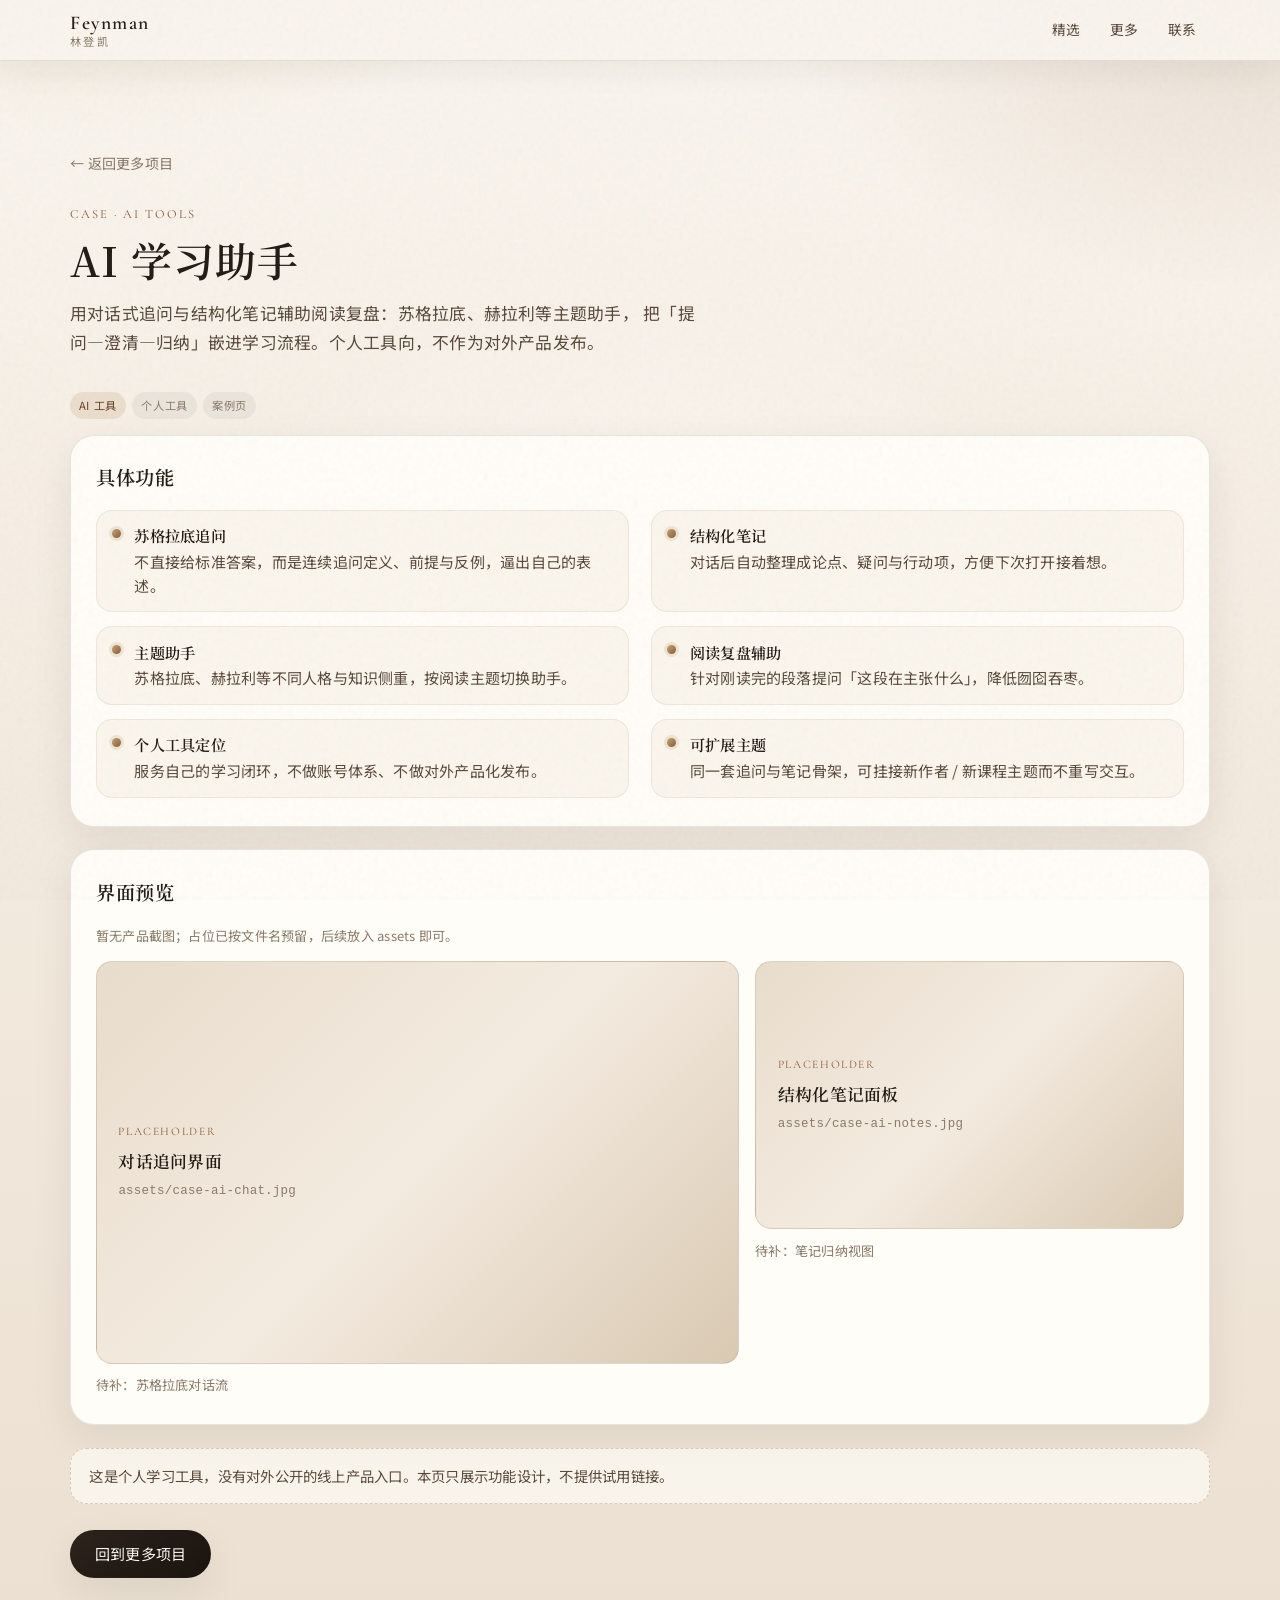
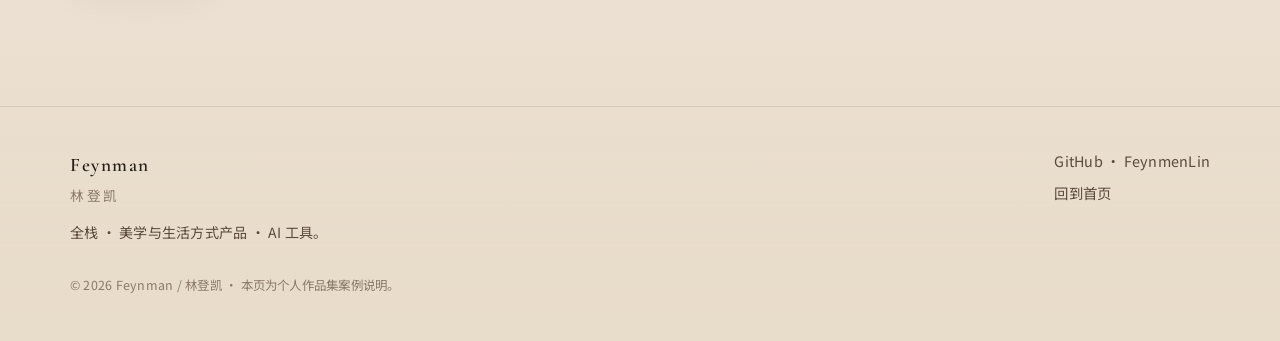
==== projects/ai-assistants.html @ f5e8ce1f "Add clickable project case pages and library feature shots Co-authored-by: Feynmen <dengkail02@gmail" ====
<!DOCTYPE html>
<html lang="zh-Hans">
<head>
  <meta charset="utf-8" />
  <meta name="viewport" content="width=device-width, initial-scale=1" />
  <meta name="description" content="AI 学习助手：苏格拉底式追问与结构化笔记等个人学习工具。" />
  <meta name="author" content="Feynman / 林登凯" />
  <meta name="theme-color" content="#f4ebe0" />
  <title>AI 学习助手 · 功能说明</title>
  <link rel="preconnect" href="https://fonts.googleapis.com" />
  <link rel="preconnect" href="https://fonts.gstatic.com" crossorigin />
  <link href="https://fonts.googleapis.com/css2?family=Cormorant+Garamond:ital,wght@0,500;0,600;1,500&family=Noto+Sans+SC:wght@400;500;600&family=Noto+Serif+SC:wght@500;600&display=swap" rel="stylesheet" />
  <link rel="stylesheet" href="../styles.css" />
  <link rel="stylesheet" href="projects.css" />
</head>
<body>
  <div class="grain" aria-hidden="true"></div>

  <header class="topnav is-scrolled" id="topnav">
    <div class="wrap inner">
      <a class="brand" href="../index.html#top" aria-label="回到作品集首页">
        <span class="en">Feynman</span>
        <span class="zh">林登凯</span>
      </a>
      <nav class="nav-links" aria-label="页面导航">
        <a href="../index.html#featured">精选</a>
        <a href="../index.html#more">更多</a>
        <a href="../index.html#contact">联系</a>
      </nav>
    </div>
  </header>

  <main class="wrap case-page" id="main">
    <a class="case-back" href="../index.html#more">← 返回更多项目</a>

    <p class="case-kicker">Case · AI Tools</p>
    <h1 class="case-title">AI 学习助手</h1>
    <p class="case-pitch">
      用对话式追问与结构化笔记辅助阅读复盘：苏格拉底、赫拉利等主题助手，
      把「提问—澄清—归纳」嵌进学习流程。个人工具向，不作为对外产品发布。
    </p>

    <div class="case-meta-row">
      <span class="tag">AI 工具</span>
      <span class="tag muted">个人工具</span>
      <span class="tag muted">案例页</span>
    </div>

    <section class="case-panel" aria-labelledby="features-title">
      <h2 id="features-title">具体功能</h2>
      <ul class="feature-list">
        <li>
          <strong>苏格拉底追问</strong>
          不直接给标准答案，而是连续追问定义、前提与反例，逼出自己的表述。
        </li>
        <li>
          <strong>结构化笔记</strong>
          对话后自动整理成论点、疑问与行动项，方便下次打开接着想。
        </li>
        <li>
          <strong>主题助手</strong>
          苏格拉底、赫拉利等不同人格与知识侧重，按阅读主题切换助手。
        </li>
        <li>
          <strong>阅读复盘辅助</strong>
          针对刚读完的段落提问「这段在主张什么」，降低囫囵吞枣。
        </li>
        <li>
          <strong>个人工具定位</strong>
          服务自己的学习闭环，不做账号体系、不做对外产品化发布。
        </li>
        <li>
          <strong>可扩展主题</strong>
          同一套追问与笔记骨架，可挂接新作者 / 新课程主题而不重写交互。
        </li>
      </ul>
    </section>

    <section class="case-panel" aria-labelledby="gallery-title">
      <h2 id="gallery-title">界面预览</h2>
      <p class="gallery-caption" style="margin-top:0;margin-bottom:0.9rem">
        暂无产品截图；占位已按文件名预留，后续放入 assets 即可。
      </p>
      <div class="case-gallery cols-2">
        <figure style="margin:0">
          <div class="gallery-frame">
            <div class="gallery-placeholder">
              <span class="ph-label">Placeholder</span>
              <span class="ph-title">对话追问界面</span>
              <span class="ph-file">assets/case-ai-chat.jpg</span>
            </div>
          </div>
          <figcaption class="gallery-caption">待补：苏格拉底对话流</figcaption>
        </figure>
        <figure style="margin:0">
          <div class="gallery-frame">
            <div class="gallery-placeholder">
              <span class="ph-label">Placeholder</span>
              <span class="ph-title">结构化笔记面板</span>
              <span class="ph-file">assets/case-ai-notes.jpg</span>
            </div>
          </div>
          <figcaption class="gallery-caption">待补：笔记归纳视图</figcaption>
        </figure>
      </div>
    </section>

    <p class="case-note">
      这是个人学习工具，没有对外公开的线上产品入口。本页只展示功能设计，不提供试用链接。
    </p>

    <div class="case-cta">
      <a class="btn btn-primary" href="../index.html#more"><span>回到更多项目</span></a>
    </div>
  </main>

  <footer class="site-footer" id="contact">
    <div class="wrap footer-inner">
      <div class="footer-brand">
        <div class="en">Feynman</div>
        <div class="zh">林登凯</div>
        <p class="blurb">全栈 · 美学与生活方式产品 · AI 工具。</p>
      </div>
      <div class="footer-links">
        <a href="https://github.com/FeynmenLin" target="_blank" rel="noopener noreferrer">GitHub · FeynmenLin</a>
        <a href="../index.html#top">回到首页</a>
      </div>
    </div>
    <div class="wrap footer-note">
      © <span id="y"></span> Feynman / 林登凯 · 本页为个人作品集案例说明。
    </div>
  </footer>

  <script>
    document.getElementById("y").textContent = String(new Date().getFullYear());
  </script>
</body>
</html>
---- styles.css ----
/* Feynman / 林登凯 — premium paper & ink portfolio (v2 wow) */

:root {
  --ink: #241c16;
  --ink-soft: #5a4a3c;
  --ink-mute: #8a7a6a;
  --paper: #f4ebe0;
  --paper-deep: #e8dccb;
  --cream: #faf6ef;
  --card: #fffdf8;
  --line: rgba(36, 28, 22, 0.1);
  --line-strong: rgba(36, 28, 22, 0.16);
  --accent: #8b5a3c;
  --accent-deep: #6a4128;
  --accent-soft: rgba(139, 90, 60, 0.12);
  --gold: #c4a574;
  --gold-soft: rgba(196, 165, 116, 0.24);
  --gold-glow: rgba(196, 165, 116, 0.45);
  --radius: 24px;
  --radius-sm: 16px;
  --shadow: 0 14px 40px rgba(36, 28, 22, 0.08);
  --shadow-hover: 0 28px 64px rgba(36, 28, 22, 0.16);
  --max: 1140px;
  --nav-h: 3.75rem;
  --font-sans: "Noto Sans SC", "PingFang SC", "Hiragino Sans GB",
    "Microsoft YaHei", system-ui, -apple-system, sans-serif;
  --font-serif: "Noto Serif SC", "Songti SC", "Source Han Serif SC",
    "STSong", Georgia, serif;
  --font-en: "Cormorant Garamond", "Iowan Old Style", Palatino, Georgia, serif;
  --ease-out: cubic-bezier(0.22, 1, 0.36, 1);
  --ease-spring: cubic-bezier(0.34, 1.4, 0.64, 1);
}

*,
*::before,
*::after {
  box-sizing: border-box;
}

html {
  scroll-behavior: smooth;
  -webkit-text-size-adjust: 100%;
}

body {
  margin: 0;
  min-height: 100vh;
  color: var(--ink);
  background:
    radial-gradient(1100px 640px at 6% -12%, rgba(196, 165, 116, 0.32), transparent 58%),
    radial-gradient(900px 560px at 98% 0%, rgba(139, 90, 60, 0.14), transparent 52%),
    radial-gradient(700px 480px at 50% 30%, rgba(255, 253, 248, 0.55), transparent 60%),
    linear-gradient(180deg, var(--cream) 0%, var(--paper) 40%, var(--paper-deep) 100%);
  font-family: var(--font-sans);
  font-size: 16px;
  line-height: 1.7;
  letter-spacing: 0.015em;
  overflow-x: hidden;
}

body.has-custom-cursor,
body.has-custom-cursor a,
body.has-custom-cursor button {
  cursor: none;
}

img {
  max-width: 100%;
  display: block;
}

a {
  color: inherit;
  text-decoration: none;
}

a:hover {
  color: var(--accent-deep);
}

/* —— Film grain —— */
.grain {
  pointer-events: none;
  position: fixed;
  inset: 0;
  z-index: 80;
  opacity: 0.055;
  mix-blend-mode: multiply;
  background-image: url("data:image/svg+xml,%3Csvg viewBox='0 0 200 200' xmlns='http://www.w3.org/2000/svg'%3E%3Cfilter id='n'%3E%3CfeTurbulence type='fractalNoise' baseFrequency='0.9' numOctaves='4' stitchTiles='stitch'/%3E%3C/filter%3E%3Crect width='100%25' height='100%25' filter='url(%23n)'/%3E%3C/svg%3E");
  animation: grain-shift 8s steps(6) infinite;
}

@keyframes grain-shift {
  0%, 100% { transform: translate(0, 0); }
  20% { transform: translate(-1%, 1%); }
  40% { transform: translate(1%, -1%); }
  60% { transform: translate(-1%, -1%); }
  80% { transform: translate(1%, 1%); }
}

/* —— Ambient dot field —— */
.dot-field {
  pointer-events: none;
  position: fixed;
  inset: 0;
  z-index: 1;
  opacity: 0.55;
}

/* —— Scroll progress —— */
.scroll-progress {
  position: fixed;
  top: 0;
  left: 0;
  height: 2px;
  width: 0%;
  z-index: 95;
  background: linear-gradient(90deg, var(--gold), var(--accent), var(--gold));
  box-shadow: 0 0 12px var(--gold-glow);
  transform-origin: left center;
  transition: width 0.05s linear;
}

/* —— Section rail (desktop) —— */
.section-rail {
  display: none;
  position: fixed;
  right: 1.25rem;
  top: 50%;
  transform: translateY(-50%);
  z-index: 45;
  flex-direction: column;
  gap: 0.7rem;
}

@media (min-width: 1100px) {
  .section-rail {
    display: flex;
  }
}

.section-rail a {
  width: 8px;
  height: 8px;
  border-radius: 50%;
  border: 1px solid rgba(139, 90, 60, 0.35);
  background: transparent;
  transition: transform 0.3s var(--ease-out), background 0.3s ease,
    box-shadow 0.3s ease, height 0.3s var(--ease-out), border-radius 0.3s ease;
}

.section-rail a.is-active {
  height: 22px;
  border-radius: 6px;
  background: var(--accent);
  border-color: var(--accent);
  box-shadow: 0 0 14px var(--gold-glow);
}

/* —— Custom cursor —— */
.cursor-dot,
.cursor-ring {
  display: none;
  pointer-events: none;
  position: fixed;
  top: 0;
  left: 0;
  z-index: 90;
  border-radius: 50%;
  transform: translate(-50%, -50%);
}

body.has-custom-cursor .cursor-dot {
  display: block;
  width: 5px;
  height: 5px;
  background: var(--accent-deep);
  mix-blend-mode: multiply;
}

body.has-custom-cursor .cursor-ring {
  display: block;
  width: 36px;
  height: 36px;
  border: 1px solid rgba(139, 90, 60, 0.4);
  transition: width 0.3s var(--ease-out), height 0.3s var(--ease-out),
    border-color 0.25s ease, background 0.25s ease, opacity 0.25s ease;
}

body.has-custom-cursor.cursor-hover .cursor-ring {
  width: 58px;
  height: 58px;
  border-color: rgba(139, 90, 60, 0.75);
  background: rgba(196, 165, 116, 0.14);
}

.skip {
  position: absolute;
  left: -999px;
  top: 0;
  background: var(--ink);
  color: var(--cream);
  padding: 0.6rem 1rem;
  z-index: 100;
}

.skip:focus {
  left: 1rem;
  top: 1rem;
}

.wrap {
  width: min(100% - 2.2rem, var(--max));
  margin-inline: auto;
}

/* —— Nav —— */
.topnav {
  position: sticky;
  top: 0;
  z-index: 40;
  backdrop-filter: blur(20px) saturate(1.25);
  -webkit-backdrop-filter: blur(20px) saturate(1.25);
  background: rgba(250, 246, 239, 0.68);
  border-bottom: 1px solid transparent;
  transition: background 0.35s ease, border-color 0.35s ease, box-shadow 0.35s ease;
}

.topnav.is-scrolled {
  background: rgba(250, 246, 239, 0.9);
  border-bottom-color: var(--line);
  box-shadow: 0 10px 32px rgba(36, 28, 22, 0.06);
}

.topnav .inner {
  display: flex;
  align-items: center;
  justify-content: space-between;
  gap: 1rem;
  min-height: var(--nav-h);
}

.brand {
  display: flex;
  flex-direction: column;
  gap: 0.05rem;
  line-height: 1.15;
  will-change: transform;
}

.brand .en {
  font-family: var(--font-en);
  font-size: 1.22rem;
  font-weight: 600;
  letter-spacing: 0.08em;
}

.brand .zh {
  font-size: 0.7rem;
  color: var(--ink-mute);
  letter-spacing: 0.22em;
}

.nav-links {
  display: flex;
  gap: 0.15rem;
  flex-wrap: wrap;
  justify-content: flex-end;
}

.nav-links a {
  font-size: 0.86rem;
  color: var(--ink-soft);
  padding: 0.4rem 0.85rem;
  border-radius: 999px;
  transition: background 0.25s ease, color 0.25s ease;
  will-change: transform;
}

.nav-links a:hover,
.nav-links a.is-active {
  background: var(--accent-soft);
  color: var(--accent-deep);
}

/* —— Hero —— */
.hero {
  position: relative;
  padding: 3.5rem 0 4rem;
  min-height: min(88vh, 760px);
  display: flex;
  align-items: center;
}

.hero-aurora {
  position: absolute;
  inset: -15% -10% -5%;
  pointer-events: none;
  z-index: 0;
  overflow: hidden;
}

.mesh {
  position: absolute;
  border-radius: 50%;
  filter: blur(60px);
  opacity: 0.7;
  will-change: transform, opacity;
}

.mesh-a {
  width: 420px;
  height: 420px;
  top: -5%;
  left: -8%;
  background: radial-gradient(circle, rgba(196, 165, 116, 0.55), transparent 68%);
  animation: mesh-drift-a 18s ease-in-out infinite;
}

.mesh-b {
  width: 360px;
  height: 360px;
  top: 20%;
  right: -6%;
  background: radial-gradient(circle, rgba(139, 90, 60, 0.28), transparent 70%);
  animation: mesh-drift-b 22s ease-in-out infinite;
}

.mesh-c {
  width: 280px;
  height: 280px;
  bottom: 5%;
  left: 35%;
  background: radial-gradient(circle, rgba(255, 253, 248, 0.85), transparent 70%);
  animation: mesh-drift-c 16s ease-in-out infinite;
}

.mesh-d {
  width: 200px;
  height: 200px;
  top: 55%;
  left: 8%;
  background: radial-gradient(circle, rgba(196, 165, 116, 0.35), transparent 70%);
  animation: mesh-drift-a 20s ease-in-out infinite reverse;
}

@keyframes mesh-drift-a {
  0%, 100% { transform: translate(0, 0) scale(1); }
  50% { transform: translate(40px, 30px) scale(1.08); }
}

@keyframes mesh-drift-b {
  0%, 100% { transform: translate(0, 0) scale(1); }
  50% { transform: translate(-35px, 25px) scale(1.1); }
}

@keyframes mesh-drift-c {
  0%, 100% { transform: translate(0, 0) scale(1); }
  50% { transform: translate(20px, -40px) scale(0.95); }
}

.hero-orbs {
  position: absolute;
  inset: -10% -5% auto;
  height: 120%;
  pointer-events: none;
  z-index: 0;
}

.orb {
  position: absolute;
  border-radius: 50%;
  filter: blur(44px);
  opacity: 0.5;
  will-change: transform;
}

.orb-a {
  width: 300px;
  height: 300px;
  top: 10%;
  left: -2%;
  background: radial-gradient(circle, rgba(196, 165, 116, 0.5), transparent 70%);
}

.orb-b {
  width: 240px;
  height: 240px;
  top: 40%;
  right: 5%;
  background: radial-gradient(circle, rgba(139, 90, 60, 0.25), transparent 70%);
}

.orb-c {
  width: 180px;
  height: 180px;
  bottom: 5%;
  left: 45%;
  background: radial-gradient(circle, rgba(232, 220, 203, 0.9), transparent 70%);
}

.hero-panel {
  position: relative;
  z-index: 2;
  width: 100%;
  display: grid;
  gap: 2.5rem;
  align-items: center;
  padding: 2rem 1.6rem;
  border-radius: 28px;
  border: 1px solid rgba(139, 90, 60, 0.12);
  background:
    linear-gradient(145deg, rgba(255, 253, 248, 0.55), rgba(255, 253, 248, 0.18) 45%, rgba(232, 220, 203, 0.25)),
    rgba(250, 246, 239, 0.35);
  box-shadow:
    inset 0 1px 0 rgba(255, 253, 248, 0.7),
    0 30px 80px rgba(36, 28, 22, 0.07);
  backdrop-filter: blur(12px);
  -webkit-backdrop-filter: blur(12px);
  transform-style: preserve-3d;
  will-change: transform;
  transition: box-shadow 0.4s ease;
}

.hero-panel.is-tilting {
  box-shadow:
    inset 0 1px 0 rgba(255, 253, 248, 0.8),
    0 40px 90px rgba(36, 28, 22, 0.12);
}

@media (min-width: 900px) {
  .hero-panel {
    grid-template-columns: 1.4fr 0.9fr;
    padding: 3rem 2.8rem;
    gap: 2rem;
  }
}

.hero-copy,
.hero-aside {
  position: relative;
  z-index: 1;
}

.hero-kicker,
.section-kicker {
  display: inline-flex;
  align-items: center;
  gap: 0.55rem;
  font-size: 0.76rem;
  letter-spacing: 0.22em;
  text-transform: uppercase;
  color: var(--accent);
  margin: 0 0 1.15rem;
  font-family: var(--font-en);
}

.kicker-pulse {
  width: 7px;
  height: 7px;
  border-radius: 50%;
  background: var(--gold);
  box-shadow: 0 0 0 0 var(--gold-glow);
  animation: pulse-dot 2.4s ease-out infinite;
}

@keyframes pulse-dot {
  0% { box-shadow: 0 0 0 0 var(--gold-glow); }
  70% { box-shadow: 0 0 0 10px transparent; }
  100% { box-shadow: 0 0 0 0 transparent; }
}

.hero-title {
  margin: 0 0 1.1rem;
  font-family: var(--font-serif);
  font-weight: 600;
  font-size: clamp(2.8rem, 8vw, 5rem);
  line-height: 1.05;
  letter-spacing: 0.02em;
  display: flex;
  flex-wrap: wrap;
  align-items: baseline;
  gap: 0.15em 0.2em;
}

.hero-title .title-line {
  display: inline-flex;
}

.hero-title .char {
  display: inline-block;
  opacity: 0;
  transform: translateY(1.1em) rotate(4deg);
  filter: blur(4px);
  transition: opacity 0.7s var(--ease-out), transform 0.85s var(--ease-out),
    filter 0.7s ease, text-shadow 0.5s ease;
}

.hero-title.is-in .char {
  opacity: 1;
  transform: none;
  filter: none;
}

.hero-title .char:hover {
  text-shadow: 0 0 28px var(--gold-glow);
  color: var(--accent-deep);
}

.title-sep {
  color: var(--gold);
  font-weight: 400;
  font-family: var(--font-en);
  font-size: 0.72em;
  opacity: 0;
  transform: scale(0.6);
  transition: opacity 0.6s ease 0.35s, transform 0.7s var(--ease-spring) 0.35s;
}

.hero-title.is-in .title-sep {
  opacity: 1;
  transform: none;
}

.zh-line {
  letter-spacing: 0.08em;
}

.hero-roles {
  margin: 0 0 1.4rem;
  color: var(--ink-soft);
  font-size: 1.05rem;
  opacity: 0;
  transform: translateY(12px);
  transition: opacity 0.7s ease 0.55s, transform 0.7s var(--ease-out) 0.55s;
}

.hero-copy.is-visible .hero-roles {
  opacity: 1;
  transform: none;
}

.hero-roles .dot {
  margin: 0 0.45rem;
  color: var(--gold);
}

.hero-lead {
  max-width: 34rem;
  margin: 0 0 2.2rem;
  font-size: clamp(1.12rem, 2.2vw, 1.28rem);
  color: var(--ink-soft);
  font-family: var(--font-serif);
  font-weight: 500;
  line-height: 1.7;
  opacity: 0;
  transform: translateY(12px);
  transition: opacity 0.7s ease 0.7s, transform 0.7s var(--ease-out) 0.7s;
}

.hero-copy.is-visible .hero-lead {
  opacity: 1;
  transform: none;
}

.hero-actions {
  display: flex;
  flex-wrap: wrap;
  gap: 0.85rem;
  opacity: 0;
  transform: translateY(12px);
  transition: opacity 0.7s ease 0.85s, transform 0.7s var(--ease-out) 0.85s;
}

.hero-copy.is-visible .hero-actions {
  opacity: 1;
  transform: none;
}

.hero-aside {
  display: none;
}

@media (min-width: 900px) {
  .hero-aside {
    display: flex;
    justify-content: flex-end;
    align-items: center;
  }
}

/* —— Ink seal —— */
.hero-seal {
  position: relative;
  width: min(100%, 260px);
  aspect-ratio: 1;
  display: flex;
  align-items: center;
  justify-content: center;
}

.seal-ring {
  position: absolute;
  inset: 0;
  border-radius: 50%;
  border: 1px solid rgba(139, 90, 60, 0.22);
}

.seal-ring-outer {
  animation: seal-spin 48s linear infinite;
  border-style: dashed;
  border-color: rgba(196, 165, 116, 0.45);
}

.seal-ring-mid {
  inset: 18px;
  border-color: rgba(139, 90, 60, 0.16);
  animation: seal-spin 36s linear infinite reverse;
}

.seal-core {
  position: relative;
  z-index: 2;
  width: 72%;
  aspect-ratio: 1;
  border-radius: 50%;
  display: flex;
  flex-direction: column;
  align-items: center;
  justify-content: center;
  gap: 0.4rem;
  text-align: center;
  background:
    radial-gradient(circle at 35% 28%, rgba(255, 253, 248, 0.98), rgba(232, 220, 203, 0.65)),
    linear-gradient(145deg, rgba(196, 165, 116, 0.22), transparent 60%);
  box-shadow:
    inset 0 0 0 1px rgba(255, 253, 248, 0.55),
    0 18px 48px rgba(36, 28, 22, 0.1);
  animation: seal-breathe 5s ease-in-out infinite;
}

.seal-glow {
  position: absolute;
  inset: 8%;
  border-radius: 50%;
  background: radial-gradient(circle, var(--gold-glow), transparent 65%);
  opacity: 0.45;
  filter: blur(20px);
  animation: seal-glow-pulse 4s ease-in-out infinite;
  z-index: 0;
}

@keyframes seal-spin {
  to { transform: rotate(360deg); }
}

@keyframes seal-breathe {
  0%, 100% { transform: scale(1); }
  50% { transform: scale(1.025); }
}

@keyframes seal-glow-pulse {
  0%, 100% { opacity: 0.35; transform: scale(0.95); }
  50% { opacity: 0.6; transform: scale(1.05); }
}

.seal-en {
  font-family: var(--font-en);
  font-size: 1.15rem;
  letter-spacing: 0.28em;
  font-weight: 600;
  padding-left: 0.28em;
}

.seal-zh {
  font-size: 0.72rem;
  letter-spacing: 0.4em;
  color: var(--ink-mute);
  padding-left: 0.4em;
}

.seal-mark {
  margin-top: 0.35rem;
  width: 1.7rem;
  height: 1.7rem;
  display: flex;
  align-items: center;
  justify-content: center;
  font-size: 0.72rem;
  font-family: var(--font-serif);
  color: var(--cream);
  background: linear-gradient(145deg, #a06642, #6a4128);
  border-radius: 3px;
  box-shadow: 0 4px 12px rgba(106, 65, 40, 0.35);
  transform: rotate(-8deg);
  letter-spacing: 0;
}

/* —— Buttons —— */
.btn {
  position: relative;
  display: inline-flex;
  align-items: center;
  justify-content: center;
  gap: 0.4rem;
  min-height: 3rem;
  padding: 0.65rem 1.5rem;
  border-radius: 999px;
  font-size: 0.94rem;
  border: 1px solid transparent;
  overflow: hidden;
  transition: transform 0.3s var(--ease-out), background 0.25s ease,
    border-color 0.25s ease, box-shadow 0.3s ease;
  will-change: transform;
}

.btn:hover {
  transform: translateY(-3px);
}

.btn-primary {
  background: linear-gradient(145deg, #2e241c, var(--ink) 40%, #1a1410);
  color: var(--cream);
  box-shadow: var(--shadow), 0 0 0 0 transparent;
}

.btn-primary:hover {
  background: linear-gradient(145deg, var(--accent), var(--accent-deep));
  color: var(--cream);
  box-shadow: var(--shadow-hover), 0 0 28px rgba(139, 90, 60, 0.25);
}

.btn-sheen {
  position: absolute;
  inset: 0;
  background: linear-gradient(
    105deg,
    transparent 35%,
    rgba(255, 253, 248, 0.22) 50%,
    transparent 65%
  );
  transform: translateX(-130%);
  transition: transform 0.7s var(--ease-out);
  pointer-events: none;
}

.btn-primary:hover .btn-sheen {
  transform: translateX(130%);
}

.btn-ghost {
  background: rgba(255, 253, 248, 0.6);
  border-color: var(--line-strong);
  color: var(--ink-soft);
  backdrop-filter: blur(8px);
}

.btn-ghost:hover {
  border-color: var(--accent);
  color: var(--accent-deep);
  background: var(--accent-soft);
}

/* —— Sections —— */
.section {
  padding: 3.2rem 0 0.5rem;
  position: relative;
  z-index: 2;
}

.section-head {
  display: flex;
  align-items: flex-end;
  justify-content: space-between;
  gap: 1rem;
  margin-bottom: 1.8rem;
  flex-wrap: wrap;
  padding-bottom: 1.1rem;
  border-bottom: 1px solid var(--line);
}

.section-head h2 {
  margin: 0;
  font-family: var(--font-serif);
  font-size: clamp(1.65rem, 3.2vw, 2.15rem);
  font-weight: 600;
  letter-spacing: 0.04em;
}

.section-head .hint {
  margin: 0;
  font-size: 0.86rem;
  color: var(--ink-mute);
}

/* —— Featured —— */
.featured-grid {
  display: grid;
  gap: 1.5rem;
}

@media (min-width: 860px) {
  .featured-grid {
    grid-template-columns: repeat(3, 1fr);
  }
}

.card {
  background: var(--card);
  border: 1px solid var(--line);
  border-radius: var(--radius);
  box-shadow: var(--shadow);
  overflow: hidden;
  display: flex;
  flex-direction: column;
  min-height: 100%;
  transform-style: preserve-3d;
  transition: transform 0.4s var(--ease-out), box-shadow 0.4s var(--ease-out),
    border-color 0.3s ease;
  will-change: transform;
}

.card:hover {
  box-shadow: var(--shadow-hover);
  border-color: rgba(139, 90, 60, 0.3);
}

.card-media {
  position: relative;
  display: block;
  aspect-ratio: 16 / 11;
  overflow: hidden;
  background:
    linear-gradient(135deg, #e8dccb, #f4ebe0 50%, #d9c9b2);
}

@media (min-width: 860px) {
  .card-media {
    aspect-ratio: 4 / 3;
  }
}

.card-media img {
  width: 100%;
  height: 100%;
  object-fit: cover;
  object-position: top center;
  transform: scale(1.04);
  transition: transform 0.9s var(--ease-out), filter 0.6s ease;
  filter: saturate(1.05) contrast(1.04);
}

.card:hover .card-media img {
  transform: scale(1.12);
  filter: saturate(1.12) contrast(1.08);
}

.media-vignette {
  position: absolute;
  inset: 0;
  background:
    linear-gradient(180deg, transparent 35%, rgba(36, 28, 22, 0.45) 100%),
    radial-gradient(ellipse at center, transparent 40%, rgba(36, 28, 22, 0.28) 100%);
  pointer-events: none;
  mix-blend-mode: multiply;
  opacity: 0.85;
  transition: opacity 0.4s ease;
}

.card:hover .media-vignette {
  opacity: 0.65;
}

.media-glow {
  position: absolute;
  inset: auto -20% -30% -20%;
  height: 55%;
  background: radial-gradient(ellipse at center, rgba(196, 165, 116, 0.35), transparent 70%);
  pointer-events: none;
  opacity: 0;
  transition: opacity 0.5s ease;
}

.card:hover .media-glow {
  opacity: 1;
}

.media-shine {
  position: absolute;
  inset: 0;
  background: linear-gradient(
    115deg,
    transparent 28%,
    rgba(255, 253, 248, 0.28) 48%,
    transparent 62%
  );
  transform: translateX(-130%) skewX(-12deg);
  transition: transform 0.9s var(--ease-out);
  pointer-events: none;
}

.card:hover .media-shine {
  transform: translateX(130%) skewX(-12deg);
}

.media-label {
  position: absolute;
  top: 0.85rem;
  left: 0.85rem;
  z-index: 2;
  font-family: var(--font-en);
  font-size: 0.68rem;
  letter-spacing: 0.16em;
  text-transform: uppercase;
  padding: 0.28rem 0.6rem;
  border-radius: 999px;
  color: var(--cream);
  background: rgba(36, 28, 22, 0.55);
  backdrop-filter: blur(8px);
  border: 1px solid rgba(255, 253, 248, 0.15);
}

.card-body {
  padding: 1.3rem 1.35rem 1.5rem;
  display: flex;
  flex-direction: column;
  gap: 0.65rem;
  flex: 1;
  position: relative;
  z-index: 1;
  background: linear-gradient(180deg, rgba(255, 253, 248, 0.98), var(--card));
}

.card-meta {
  display: flex;
  flex-wrap: wrap;
  gap: 0.4rem;
}

.tag {
  display: inline-flex;
  align-items: center;
  font-size: 0.7rem;
  letter-spacing: 0.06em;
  padding: 0.22rem 0.55rem;
  border-radius: 999px;
  background: var(--gold-soft);
  color: var(--accent-deep);
}

.tag.muted {
  background: rgba(36, 28, 22, 0.05);
  color: var(--ink-mute);
}

.card h3 {
  margin: 0;
  font-family: var(--font-serif);
  font-size: 1.32rem;
  font-weight: 600;
  letter-spacing: 0.02em;
  line-height: 1.35;
}

.card p {
  margin: 0;
  color: var(--ink-soft);
  font-size: 0.93rem;
  flex: 1;
}

.card-actions {
  display: flex;
  flex-wrap: wrap;
  gap: 0.55rem;
  margin-top: 0.35rem;
}

.card-actions .link {
  font-size: 0.88rem;
  color: var(--accent);
  border-bottom: 1px solid transparent;
  padding-bottom: 1px;
  transition: border-color 0.2s ease, color 0.2s ease;
}

.card-actions .link:hover {
  border-bottom-color: var(--accent);
  color: var(--accent-deep);
}

.card-actions .note {
  font-size: 0.82rem;
  color: var(--ink-mute);
}

/* —— More grid —— */
.more-grid {
  display: grid;
  gap: 0.95rem;
  grid-template-columns: 1fr;
}

@media (min-width: 640px) {
  .more-grid {
    grid-template-columns: repeat(2, 1fr);
  }
}

.mini {
  position: relative;
  background: rgba(255, 253, 248, 0.78);
  border: 1px solid var(--line);
  border-radius: var(--radius-sm);
  padding: 1.3rem 1.25rem 1.35rem;
  display: flex;
  flex-direction: column;
  gap: 0.45rem;
  overflow: hidden;
  backdrop-filter: blur(8px);
  transform-style: preserve-3d;
  transition: border-color 0.3s ease, background 0.3s ease,
    transform 0.35s var(--ease-out), box-shadow 0.35s ease;
  will-change: transform;
}

.mini::before {
  content: "";
  position: absolute;
  inset: 0;
  background: linear-gradient(
    125deg,
    transparent 40%,
    rgba(196, 165, 116, 0.12) 50%,
    transparent 60%
  );
  transform: translateX(-120%);
  transition: transform 0.7s var(--ease-out);
  pointer-events: none;
}

.mini:hover::before {
  transform: translateX(120%);
}

.mini:hover {
  border-color: rgba(139, 90, 60, 0.32);
  background: var(--card);
  box-shadow: var(--shadow);
}

.mini-index {
  position: absolute;
  top: 0.9rem;
  right: 1.05rem;
  font-family: var(--font-en);
  font-size: 0.9rem;
  letter-spacing: 0.08em;
  color: rgba(196, 165, 116, 0.55);
  transition: color 0.3s ease, transform 0.3s var(--ease-out);
}

.mini:hover .mini-index {
  color: var(--accent);
  transform: scale(1.08);
}

.mini h3 {
  margin: 0;
  font-size: 1.1rem;
  font-family: var(--font-serif);
  font-weight: 600;
}

.mini p {
  margin: 0;
  font-size: 0.9rem;
  color: var(--ink-soft);
  flex: 1;
}

.mini .links {
  display: flex;
  flex-wrap: wrap;
  gap: 0.7rem;
  margin-top: 0.25rem;
}

.mini .links a {
  font-size: 0.84rem;
  color: var(--accent);
}

.mini .links a:hover {
  color: var(--accent-deep);
  text-decoration: underline;
  text-underline-offset: 3px;
}

.mini .links .plain {
  font-size: 0.84rem;
  color: var(--ink-mute);
}

/* —— Footer —— */
.site-footer {
  position: relative;
  z-index: 2;
  margin-top: 4.5rem;
  padding: 2.6rem 0 2.8rem;
  border-top: 1px solid var(--line);
  background:
    linear-gradient(180deg, rgba(232, 220, 203, 0.3), rgba(232, 220, 203, 0.6));
}

.footer-inner {
  display: flex;
  flex-wrap: wrap;
  gap: 1.4rem;
  justify-content: space-between;
  align-items: flex-start;
}

.footer-brand .en {
  font-family: var(--font-en);
  font-weight: 600;
  letter-spacing: 0.08em;
  font-size: 1.2rem;
}

.footer-brand .zh {
  font-size: 0.85rem;
  color: var(--ink-mute);
  margin-top: 0.15rem;
  letter-spacing: 0.2em;
}

.footer-brand .blurb {
  margin: 0.85rem 0 0;
  max-width: 26rem;
  font-size: 0.88rem;
  color: var(--ink-soft);
}

.footer-links {
  display: flex;
  flex-direction: column;
  gap: 0.5rem;
  align-items: flex-start;
}

.footer-links a {
  font-size: 0.9rem;
  color: var(--ink-soft);
}

.footer-links a:hover {
  color: var(--accent-deep);
}

.footer-note {
  margin-top: 1.9rem;
  font-size: 0.78rem;
  color: var(--ink-mute);
}

/* —— Reveal —— */
[data-reveal] {
  opacity: 0;
  transform: translateY(28px);
  transition: opacity 0.8s var(--ease-out), transform 0.8s var(--ease-out);
  transition-delay: var(--reveal-delay, 0ms);
}

[data-reveal].is-visible {
  opacity: 1;
  transform: none;
}

/* —— Responsive —— */
@media (max-width: 520px) {
  .hero {
    min-height: auto;
    padding-top: 2.2rem;
    padding-bottom: 2.5rem;
  }

  .hero-panel {
    padding: 1.4rem 1.1rem;
    border-radius: 20px;
  }

  .hero-title {
    font-size: clamp(2.4rem, 11vw, 3.2rem);
  }

  .nav-links a {
    padding: 0.3rem 0.5rem;
    font-size: 0.8rem;
  }

  .card-media {
    aspect-ratio: 16 / 11;
  }
}

@media (prefers-reduced-motion: reduce) {
  html {
    scroll-behavior: auto;
  }

  .grain {
    animation: none;
  }

  .mesh,
  .seal-ring-outer,
  .seal-ring-mid,
  .seal-core,
  .seal-glow,
  .kicker-pulse {
    animation: none !important;
  }

  .card,
  .mini,
  .btn,
  .card-media img,
  .media-shine,
  .mini::before,
  .btn-sheen,
  [data-reveal],
  .hero-title .char,
  .title-sep,
  .hero-roles,
  .hero-lead,
  .hero-actions {
    transition: none !important;
  }

  [data-reveal],
  .hero-title .char,
  .title-sep,
  .hero-roles,
  .hero-lead,
  .hero-actions {
    opacity: 1 !important;
    transform: none !important;
    filter: none !important;
  }

  .card:hover .card-media img,
  .btn:hover {
    transform: none;
  }

  .orb,
  .dot-field {
    display: none;
  }

  body.has-custom-cursor,
  body.has-custom-cursor a,
  body.has-custom-cursor button {
    cursor: auto;
  }

  .cursor-dot,
  .cursor-ring {
    display: none !important;
  }
}

/* —— Full-card hit targets —— */
.card,
.mini {
  position: relative;
}

.card-hit,
.mini-hit {
  position: absolute;
  inset: 0;
  z-index: 4;
  border-radius: inherit;
  color: transparent !important;
  text-indent: -9999px;
  overflow: hidden;
  white-space: nowrap;
}

.card-hit:focus-visible,
.mini-hit:focus-visible {
  outline: 2px solid var(--accent);
  outline-offset: 3px;
  text-indent: 0;
  color: transparent !important;
}

.card-actions .link,
.mini .links .link {
  pointer-events: none;
  position: relative;
  z-index: 1;
}

.card-actions .link {
  font-size: 0.88rem;
  color: var(--accent);
  border-bottom: 1px solid transparent;
  padding-bottom: 1px;
}

.card:hover .card-actions .link,
.mini:hover .links .link {
  border-bottom-color: var(--accent);
  color: var(--accent-deep);
}

.mini .links .link {
  font-size: 0.84rem;
  color: var(--accent);
}
---- projects/projects.css ----
/* Case pages — paper & ink, extends styles.css */

.case-page {
  position: relative;
  z-index: 2;
  padding: 5.5rem 0 3.5rem;
}

.case-back {
  display: inline-flex;
  align-items: center;
  gap: 0.35rem;
  font-size: 0.88rem;
  color: var(--ink-mute);
  margin-bottom: 1.75rem;
  letter-spacing: 0.02em;
  transition: color 0.2s ease;
}

.case-back:hover {
  color: var(--accent-deep);
}

.case-kicker {
  margin: 0 0 0.55rem;
  font-family: var(--font-en);
  font-size: 0.78rem;
  letter-spacing: 0.16em;
  text-transform: uppercase;
  color: var(--accent);
}

.case-title {
  margin: 0 0 0.85rem;
  font-family: var(--font-serif);
  font-size: clamp(1.85rem, 4vw, 2.55rem);
  font-weight: 600;
  letter-spacing: 0.03em;
  line-height: 1.25;
}

.case-pitch {
  margin: 0 0 2.2rem;
  max-width: 40rem;
  font-size: 1.05rem;
  color: var(--ink-soft);
  line-height: 1.75;
}

.case-panel {
  background: var(--card);
  border: 1px solid var(--line);
  border-radius: var(--radius);
  box-shadow: var(--shadow);
  padding: 1.6rem 1.55rem 1.75rem;
  margin-bottom: 1.4rem;
}

.case-panel h2 {
  margin: 0 0 1rem;
  font-family: var(--font-serif);
  font-size: 1.2rem;
  font-weight: 600;
  letter-spacing: 0.04em;
}

.feature-list {
  margin: 0;
  padding: 0;
  list-style: none;
  display: grid;
  gap: 0.75rem;
}

@media (min-width: 720px) {
  .feature-list {
    grid-template-columns: repeat(2, 1fr);
    gap: 0.85rem 1.4rem;
  }
}

.feature-list li {
  position: relative;
  padding: 0.85rem 1rem 0.9rem 2.35rem;
  border-radius: var(--radius-sm);
  background: rgba(196, 165, 116, 0.08);
  border: 1px solid rgba(139, 90, 60, 0.1);
  color: var(--ink-soft);
  font-size: 0.94rem;
  line-height: 1.55;
}

.feature-list li::before {
  content: "";
  position: absolute;
  left: 0.95rem;
  top: 1.15rem;
  width: 0.55rem;
  height: 0.55rem;
  border-radius: 50%;
  background: linear-gradient(135deg, var(--gold), var(--accent));
  box-shadow: 0 0 0 3px rgba(196, 165, 116, 0.22);
}

.feature-list strong {
  display: block;
  color: var(--ink);
  font-weight: 600;
  font-size: 0.95rem;
  margin-bottom: 0.15rem;
  font-family: var(--font-serif);
}

.case-gallery {
  display: grid;
  gap: 1rem;
}

@media (min-width: 720px) {
  .case-gallery.cols-2 {
    grid-template-columns: 1.2fr 0.8fr;
  }
}

.gallery-frame {
  position: relative;
  border-radius: var(--radius-sm);
  overflow: hidden;
  border: 1px solid var(--line);
  background:
    linear-gradient(135deg, #e8dccb, #f4ebe0 50%, #d9c9b2);
  aspect-ratio: 16 / 10;
}

.gallery-frame img {
  width: 100%;
  height: 100%;
  object-fit: cover;
  object-position: top center;
}

.gallery-placeholder {
  display: flex;
  flex-direction: column;
  justify-content: center;
  align-items: flex-start;
  gap: 0.35rem;
  height: 100%;
  min-height: 11rem;
  padding: 1.4rem 1.35rem;
  color: var(--ink-soft);
}

.gallery-placeholder .ph-label {
  font-family: var(--font-en);
  font-size: 0.72rem;
  letter-spacing: 0.14em;
  text-transform: uppercase;
  color: var(--accent);
}

.gallery-placeholder .ph-title {
  font-family: var(--font-serif);
  font-size: 1.05rem;
  color: var(--ink);
  font-weight: 600;
}

.gallery-placeholder .ph-file {
  font-size: 0.78rem;
  color: var(--ink-mute);
  font-family: ui-monospace, SFMono-Regular, Menlo, Consolas, monospace;
}

.gallery-caption {
  margin: 0.65rem 0 0;
  font-size: 0.82rem;
  color: var(--ink-mute);
}

.case-note {
  margin: 0 0 1.6rem;
  padding: 0.95rem 1.15rem;
  border-radius: var(--radius-sm);
  border: 1px dashed rgba(139, 90, 60, 0.28);
  background: rgba(255, 253, 248, 0.65);
  color: var(--ink-soft);
  font-size: 0.9rem;
}

.case-cta {
  display: flex;
  flex-wrap: wrap;
  gap: 0.75rem;
  margin-top: 0.5rem;
}

.case-cta .btn {
  min-height: 2.7rem;
}

.case-cta .btn[aria-disabled="true"],
.case-cta .btn.is-disabled {
  opacity: 0.55;
  pointer-events: none;
  cursor: not-allowed;
}

.case-meta-row {
  display: flex;
  flex-wrap: wrap;
  gap: 0.4rem;
  margin-bottom: 1rem;
}
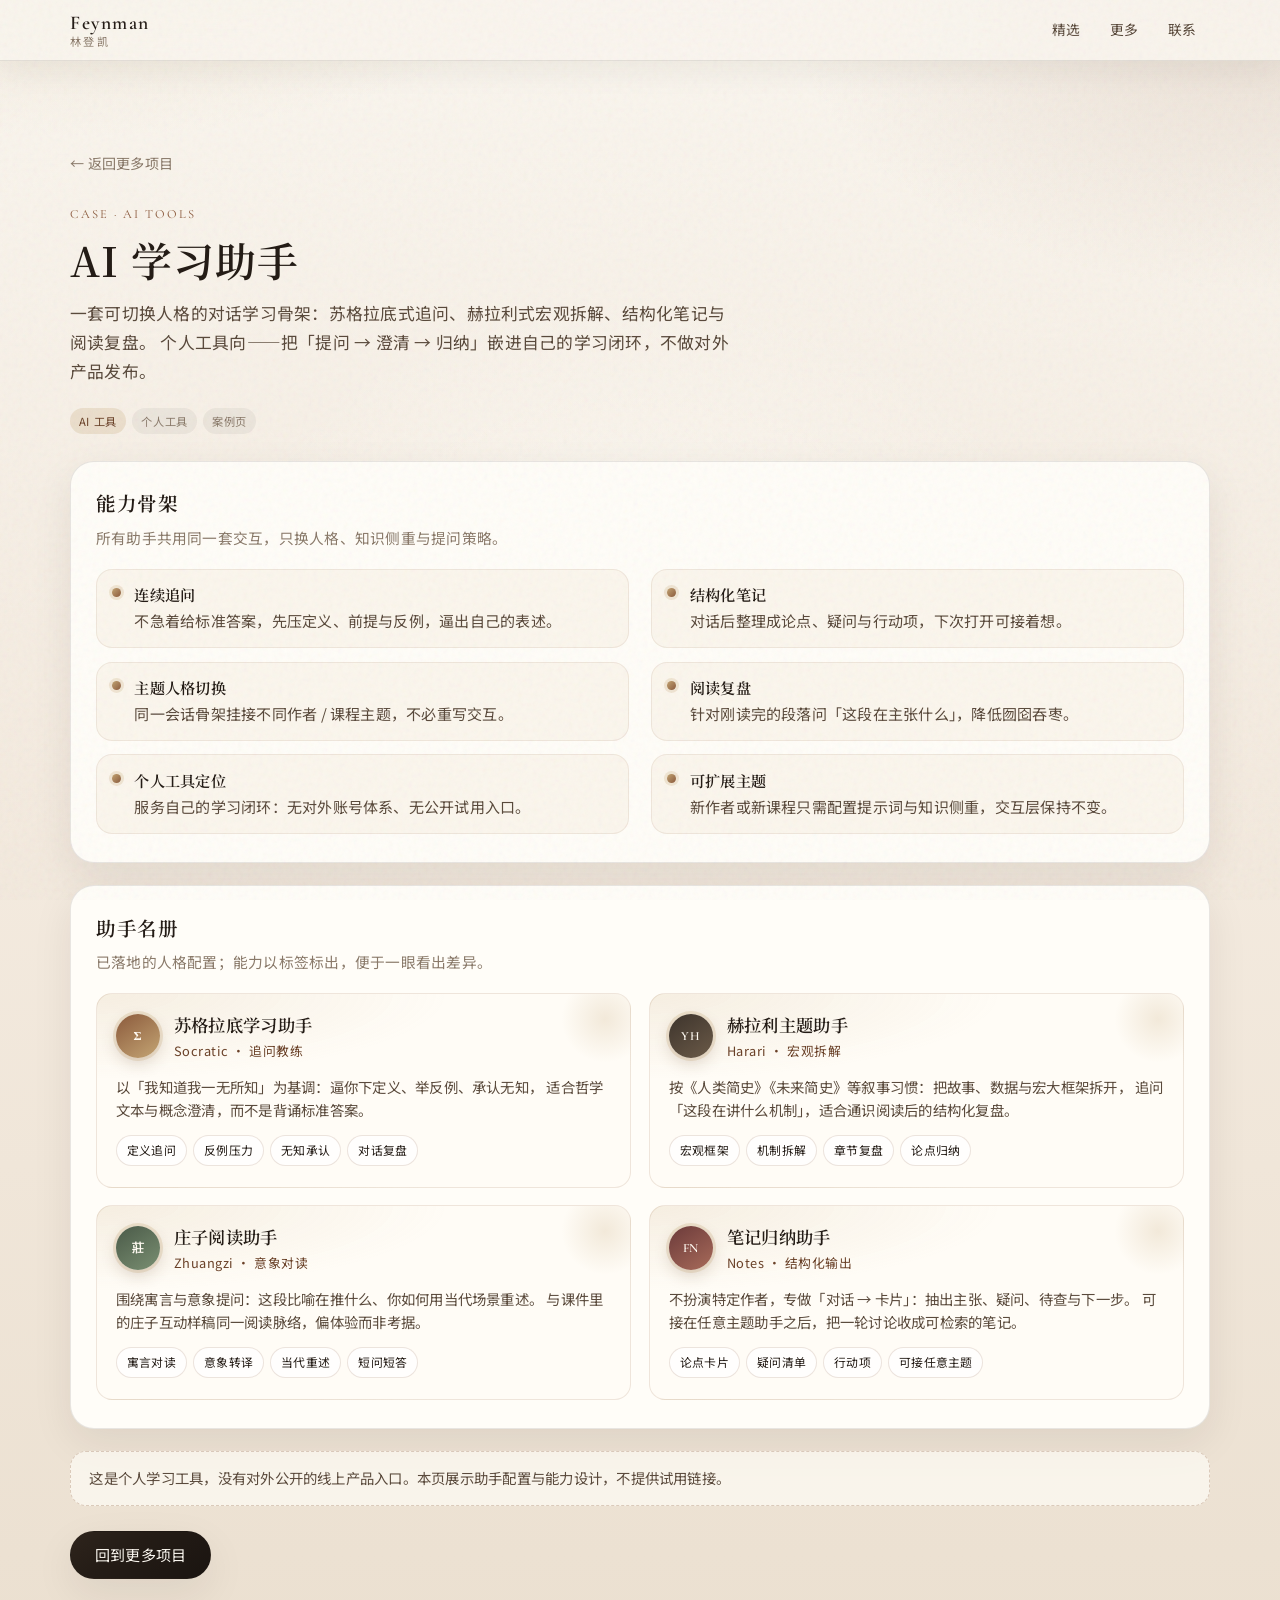
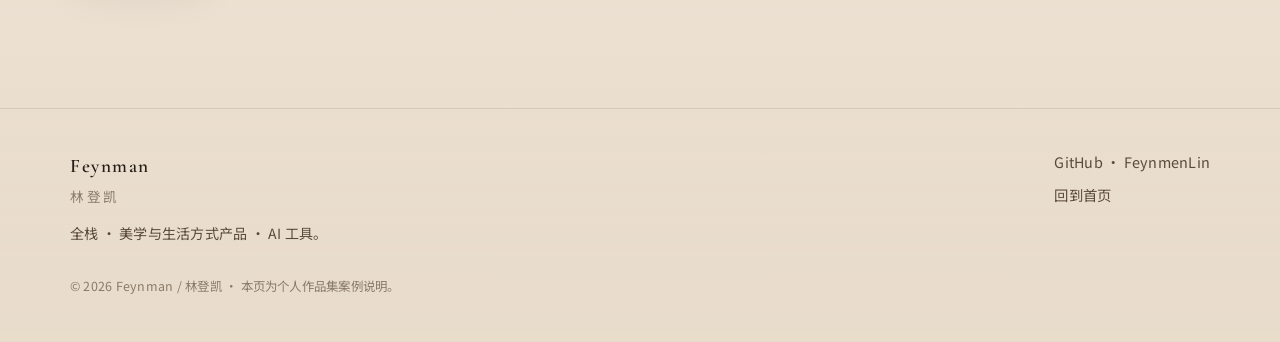
==== commit ec957a3f: "Polish case pages: courseware shots and AI roster Co-authored-by: Feynmen <dengkail02@gmail.com>" ====
--- a/projects/ai-assistants.html
+++ b/projects/ai-assistants.html
@@ -3,7 +3,7 @@
 <head>
   <meta charset="utf-8" />
   <meta name="viewport" content="width=device-width, initial-scale=1" />
-  <meta name="description" content="AI 学习助手：苏格拉底式追问与结构化笔记等个人学习工具。" />
+  <meta name="description" content="AI 学习助手：苏格拉底追问、赫拉利主题助手与结构化笔记等个人学习工具。" />
   <meta name="author" content="Feynman / 林登凯" />
   <meta name="theme-color" content="#f4ebe0" />
   <title>AI 学习助手 · 功能说明</title>
@@ -36,8 +36,8 @@
     <p class="case-kicker">Case · AI Tools</p>
     <h1 class="case-title">AI 学习助手</h1>
     <p class="case-pitch">
-      用对话式追问与结构化笔记辅助阅读复盘：苏格拉底、赫拉利等主题助手，
-      把「提问—澄清—归纳」嵌进学习流程。个人工具向，不作为对外产品发布。
+      一套可切换人格的对话学习骨架：苏格拉底式追问、赫拉利式宏观拆解、结构化笔记与阅读复盘。
+      个人工具向——把「提问 → 澄清 → 归纳」嵌进自己的学习闭环，不做对外产品发布。
     </p>
 
     <div class="case-meta-row">
@@ -47,66 +47,124 @@
     </div>
 
     <section class="case-panel" aria-labelledby="features-title">
-      <h2 id="features-title">具体功能</h2>
+      <h2 id="features-title">能力骨架</h2>
+      <p class="panel-lead">所有助手共用同一套交互，只换人格、知识侧重与提问策略。</p>
       <ul class="feature-list">
         <li>
-          <strong>苏格拉底追问</strong>
-          不直接给标准答案，而是连续追问定义、前提与反例，逼出自己的表述。
+          <strong>连续追问</strong>
+          不急着给标准答案，先压定义、前提与反例，逼出自己的表述。
         </li>
         <li>
           <strong>结构化笔记</strong>
-          对话后自动整理成论点、疑问与行动项，方便下次打开接着想。
+          对话后整理成论点、疑问与行动项，下次打开可接着想。
         </li>
         <li>
-          <strong>主题助手</strong>
-          苏格拉底、赫拉利等不同人格与知识侧重，按阅读主题切换助手。
+          <strong>主题人格切换</strong>
+          同一会话骨架挂接不同作者 / 课程主题，不必重写交互。
         </li>
         <li>
-          <strong>阅读复盘辅助</strong>
-          针对刚读完的段落提问「这段在主张什么」，降低囫囵吞枣。
+          <strong>阅读复盘</strong>
+          针对刚读完的段落问「这段在主张什么」，降低囫囵吞枣。
         </li>
         <li>
           <strong>个人工具定位</strong>
-          服务自己的学习闭环，不做账号体系、不做对外产品化发布。
+          服务自己的学习闭环：无对外账号体系、无公开试用入口。
         </li>
         <li>
           <strong>可扩展主题</strong>
-          同一套追问与笔记骨架，可挂接新作者 / 新课程主题而不重写交互。
+          新作者或新课程只需配置提示词与知识侧重，交互层保持不变。
         </li>
       </ul>
     </section>
 
-    <section class="case-panel" aria-labelledby="gallery-title">
-      <h2 id="gallery-title">界面预览</h2>
-      <p class="gallery-caption" style="margin-top:0;margin-bottom:0.9rem">
-        暂无产品截图；占位已按文件名预留，后续放入 assets 即可。
-      </p>
-      <div class="case-gallery cols-2">
-        <figure style="margin:0">
-          <div class="gallery-frame">
-            <div class="gallery-placeholder">
-              <span class="ph-label">Placeholder</span>
-              <span class="ph-title">对话追问界面</span>
-              <span class="ph-file">assets/case-ai-chat.jpg</span>
+    <section class="case-panel" aria-labelledby="roster-title">
+      <h2 id="roster-title">助手名册</h2>
+      <p class="panel-lead">已落地的人格配置；能力以标签标出，便于一眼看出差异。</p>
+      <ul class="roster-grid">
+        <li class="roster-card">
+          <div class="roster-card-head">
+            <div class="roster-avatar" aria-hidden="true">Σ</div>
+            <div>
+              <h3 class="roster-name">苏格拉底学习助手</h3>
+              <p class="roster-role">Socratic · 追问教练</p>
             </div>
           </div>
-          <figcaption class="gallery-caption">待补：苏格拉底对话流</figcaption>
-        </figure>
-        <figure style="margin:0">
-          <div class="gallery-frame">
-            <div class="gallery-placeholder">
-              <span class="ph-label">Placeholder</span>
-              <span class="ph-title">结构化笔记面板</span>
-              <span class="ph-file">assets/case-ai-notes.jpg</span>
+          <p class="roster-blurb">
+            以「我知道我一无所知」为基调：逼你下定义、举反例、承认无知，
+            适合哲学文本与概念澄清，而不是背诵标准答案。
+          </p>
+          <div class="chip-row">
+            <span class="chip">定义追问</span>
+            <span class="chip">反例压力</span>
+            <span class="chip">无知承认</span>
+            <span class="chip">对话复盘</span>
+          </div>
+        </li>
+
+        <li class="roster-card">
+          <div class="roster-card-head">
+            <div class="roster-avatar tone-ink" aria-hidden="true">YH</div>
+            <div>
+              <h3 class="roster-name">赫拉利主题助手</h3>
+              <p class="roster-role">Harari · 宏观拆解</p>
             </div>
           </div>
-          <figcaption class="gallery-caption">待补：笔记归纳视图</figcaption>
-        </figure>
-      </div>
+          <p class="roster-blurb">
+            按《人类简史》《未来简史》等叙事习惯：把故事、数据与宏大框架拆开，
+            追问「这段在讲什么机制」，适合通识阅读后的结构化复盘。
+          </p>
+          <div class="chip-row">
+            <span class="chip">宏观框架</span>
+            <span class="chip">机制拆解</span>
+            <span class="chip">章节复盘</span>
+            <span class="chip">论点归纳</span>
+          </div>
+        </li>
+
+        <li class="roster-card">
+          <div class="roster-card-head">
+            <div class="roster-avatar tone-sage" aria-hidden="true">莊</div>
+            <div>
+              <h3 class="roster-name">庄子阅读助手</h3>
+              <p class="roster-role">Zhuangzi · 意象对读</p>
+            </div>
+          </div>
+          <p class="roster-blurb">
+            围绕寓言与意象提问：这段比喻在推什么、你如何用当代场景重述。
+            与课件里的庄子互动样稿同一阅读脉络，偏体验而非考据。
+          </p>
+          <div class="chip-row">
+            <span class="chip">寓言对读</span>
+            <span class="chip">意象转译</span>
+            <span class="chip">当代重述</span>
+            <span class="chip">短问短答</span>
+          </div>
+        </li>
+
+        <li class="roster-card">
+          <div class="roster-card-head">
+            <div class="roster-avatar tone-wine" aria-hidden="true">FN</div>
+            <div>
+              <h3 class="roster-name">笔记归纳助手</h3>
+              <p class="roster-role">Notes · 结构化输出</p>
+            </div>
+          </div>
+          <p class="roster-blurb">
+            不扮演特定作者，专做「对话 → 卡片」：抽出主张、疑问、待查与下一步。
+            可接在任意主题助手之后，把一轮讨论收成可检索的笔记。
+          </p>
+          <div class="chip-row">
+            <span class="chip">论点卡片</span>
+            <span class="chip">疑问清单</span>
+            <span class="chip">行动项</span>
+            <span class="chip">可接任意主题</span>
+          </div>
+        </li>
+      </ul>
     </section>
 
     <p class="case-note">
-      这是个人学习工具，没有对外公开的线上产品入口。本页只展示功能设计，不提供试用链接。
+      这是个人学习工具，没有对外公开的线上产品入口。本页展示助手配置与能力设计，不提供试用链接。
     </p>
 
     <div class="case-cta">
--- a/styles.css
+++ b/styles.css
@@ -1049,6 +1049,46 @@
   box-shadow: var(--shadow);
 }
 
+
+.mini.has-thumb {
+  padding-top: 0;
+}
+
+.mini-media {
+  position: relative;
+  margin: 0 -1.25rem 0.55rem;
+  width: calc(100% + 2.5rem);
+  aspect-ratio: 16 / 10;
+  overflow: hidden;
+  border-bottom: 1px solid var(--line);
+  background:
+    linear-gradient(135deg, #e8dccb, #f4ebe0 55%, #d9c9b2);
+}
+
+.mini-media img {
+  width: 100%;
+  height: 100%;
+  object-fit: cover;
+  object-position: center;
+  transition: transform 0.55s var(--ease-out);
+}
+
+.mini:hover .mini-media img {
+  transform: scale(1.04);
+}
+
+.mini.has-thumb .mini-index {
+  top: 0.75rem;
+  right: 0.9rem;
+  z-index: 2;
+  color: rgba(255, 250, 242, 0.88);
+  text-shadow: 0 1px 8px rgba(36, 28, 22, 0.45);
+}
+
+.mini.has-thumb:hover .mini-index {
+  color: #fffaf2;
+}
+
 .mini-index {
   position: absolute;
   top: 0.9rem;
--- a/projects/projects.css
+++ b/projects/projects.css
@@ -40,11 +40,18 @@
 }
 
 .case-pitch {
-  margin: 0 0 2.2rem;
-  max-width: 40rem;
+  margin: 0 0 1.35rem;
+  max-width: 42rem;
   font-size: 1.05rem;
   color: var(--ink-soft);
   line-height: 1.75;
+}
+
+.case-meta-row {
+  display: flex;
+  flex-wrap: wrap;
+  gap: 0.4rem;
+  margin-bottom: 1.65rem;
 }
 
 .case-panel {
@@ -57,11 +64,19 @@
 }
 
 .case-panel h2 {
-  margin: 0 0 1rem;
-  font-family: var(--font-serif);
-  font-size: 1.2rem;
+  margin: 0 0 0.35rem;
+  font-family: var(--font-serif);
+  font-size: 1.22rem;
   font-weight: 600;
   letter-spacing: 0.04em;
+}
+
+.case-panel .panel-lead {
+  margin: 0 0 1.15rem;
+  max-width: 38rem;
+  font-size: 0.92rem;
+  color: var(--ink-mute);
+  line-height: 1.65;
 }
 
 .feature-list {
@@ -111,15 +126,28 @@
   font-family: var(--font-serif);
 }
 
+/* —— Gallery —— */
 .case-gallery {
   display: grid;
-  gap: 1rem;
+  gap: 1.15rem;
 }
 
 @media (min-width: 720px) {
   .case-gallery.cols-2 {
-    grid-template-columns: 1.2fr 0.8fr;
-  }
+    grid-template-columns: 1fr 1fr;
+  }
+
+  .case-gallery.cols-2-hero {
+    grid-template-columns: 1.15fr 0.85fr;
+  }
+
+  .case-gallery .span-2 {
+    grid-column: 1 / -1;
+  }
+}
+
+.case-gallery figure {
+  margin: 0;
 }
 
 .gallery-frame {
@@ -128,54 +156,192 @@
   overflow: hidden;
   border: 1px solid var(--line);
   background:
-    linear-gradient(135deg, #e8dccb, #f4ebe0 50%, #d9c9b2);
+    linear-gradient(160deg, #efe4d4 0%, #f7f0e6 45%, #e2d4c0 100%);
+  box-shadow: inset 0 1px 0 rgba(255, 255, 255, 0.45);
   aspect-ratio: 16 / 10;
 }
 
+.gallery-frame.is-natural {
+  aspect-ratio: auto;
+}
+
+.gallery-frame.is-tall {
+  aspect-ratio: 4 / 5;
+}
+
+.gallery-frame.is-square {
+  aspect-ratio: 1 / 1;
+}
+
+.gallery-frame.is-phone {
+  aspect-ratio: 9 / 19.5;
+  max-width: 22rem;
+  margin-inline: auto;
+  background: #1a1612;
+}
+
+.gallery-frame.is-phone img {
+  object-fit: cover;
+  object-position: top center;
+}
+
 .gallery-frame img {
+  display: block;
   width: 100%;
   height: 100%;
   object-fit: cover;
   object-position: top center;
 }
 
-.gallery-placeholder {
+.gallery-frame.is-natural img {
+  height: auto;
+  object-fit: contain;
+  background: #f3ebe0;
+}
+
+.gallery-caption {
+  margin: 0.7rem 0 0;
+  font-size: 0.86rem;
+  color: var(--ink-mute);
+  line-height: 1.5;
+  letter-spacing: 0.01em;
+}
+
+.gallery-caption strong {
+  display: block;
+  color: var(--ink);
+  font-family: var(--font-serif);
+  font-weight: 600;
+  font-size: 0.92rem;
+  margin-bottom: 0.12rem;
+}
+
+/* —— Assistant roster (AI case) —— */
+.roster-grid {
+  display: grid;
+  gap: 1rem;
+  margin: 0;
+  padding: 0;
+  list-style: none;
+}
+
+@media (min-width: 720px) {
+  .roster-grid {
+    grid-template-columns: repeat(2, 1fr);
+    gap: 1.1rem;
+  }
+}
+
+.roster-card {
+  position: relative;
   display: flex;
   flex-direction: column;
-  justify-content: center;
+  gap: 0.85rem;
+  padding: 1.25rem 1.2rem 1.3rem;
+  border-radius: var(--radius-sm);
+  border: 1px solid rgba(139, 90, 60, 0.14);
+  background:
+    radial-gradient(120% 80% at 0% 0%, rgba(196, 165, 116, 0.16), transparent 55%),
+    rgba(255, 252, 246, 0.92);
+  overflow: hidden;
+  min-height: 100%;
+}
+
+.roster-card::after {
+  content: "";
+  position: absolute;
+  right: -1.2rem;
+  top: -1.2rem;
+  width: 5.5rem;
+  height: 5.5rem;
+  border-radius: 50%;
+  background: radial-gradient(circle, rgba(196, 165, 116, 0.22), transparent 70%);
+  pointer-events: none;
+}
+
+.roster-card-head {
+  display: flex;
   align-items: flex-start;
-  gap: 0.35rem;
-  height: 100%;
-  min-height: 11rem;
-  padding: 1.4rem 1.35rem;
+  gap: 0.85rem;
+  position: relative;
+  z-index: 1;
+}
+
+.roster-avatar {
+  flex: 0 0 auto;
+  width: 2.75rem;
+  height: 2.75rem;
+  border-radius: 50%;
+  display: grid;
+  place-items: center;
+  font-family: var(--font-en);
+  font-size: 0.78rem;
+  letter-spacing: 0.06em;
+  font-weight: 600;
+  color: #fffaf2;
+  background: linear-gradient(145deg, #8b5a3c, #c4a574);
+  box-shadow:
+    0 0 0 3px rgba(196, 165, 116, 0.25),
+    0 6px 16px rgba(90, 55, 30, 0.18);
+}
+
+.roster-avatar.tone-ink {
+  background: linear-gradient(145deg, #3d342c, #6b5a48);
+}
+
+.roster-avatar.tone-sage {
+  background: linear-gradient(145deg, #4a5a48, #7a8f72);
+}
+
+.roster-avatar.tone-wine {
+  background: linear-gradient(145deg, #6b3a3a, #a86b5a);
+}
+
+.roster-name {
+  margin: 0;
+  font-family: var(--font-serif);
+  font-size: 1.08rem;
+  font-weight: 600;
+  color: var(--ink);
+  letter-spacing: 0.02em;
+  line-height: 1.3;
+}
+
+.roster-role {
+  margin: 0.2rem 0 0;
+  font-size: 0.8rem;
+  color: var(--accent-deep);
+  letter-spacing: 0.04em;
+}
+
+.roster-blurb {
+  margin: 0;
+  position: relative;
+  z-index: 1;
+  font-size: 0.9rem;
   color: var(--ink-soft);
-}
-
-.gallery-placeholder .ph-label {
-  font-family: var(--font-en);
-  font-size: 0.72rem;
-  letter-spacing: 0.14em;
-  text-transform: uppercase;
-  color: var(--accent);
-}
-
-.gallery-placeholder .ph-title {
-  font-family: var(--font-serif);
-  font-size: 1.05rem;
+  line-height: 1.6;
+}
+
+.chip-row {
+  display: flex;
+  flex-wrap: wrap;
+  gap: 0.4rem;
+  position: relative;
+  z-index: 1;
+  margin-top: auto;
+}
+
+.chip {
+  display: inline-flex;
+  align-items: center;
+  padding: 0.28rem 0.62rem;
+  border-radius: 999px;
+  font-size: 0.74rem;
+  letter-spacing: 0.02em;
   color: var(--ink);
-  font-weight: 600;
-}
-
-.gallery-placeholder .ph-file {
-  font-size: 0.78rem;
-  color: var(--ink-mute);
-  font-family: ui-monospace, SFMono-Regular, Menlo, Consolas, monospace;
-}
-
-.gallery-caption {
-  margin: 0.65rem 0 0;
-  font-size: 0.82rem;
-  color: var(--ink-mute);
+  background: rgba(255, 255, 255, 0.72);
+  border: 1px solid rgba(139, 90, 60, 0.16);
 }
 
 .case-note {
@@ -186,6 +352,7 @@
   background: rgba(255, 253, 248, 0.65);
   color: var(--ink-soft);
   font-size: 0.9rem;
+  line-height: 1.55;
 }
 
 .case-cta {
@@ -205,10 +372,3 @@
   pointer-events: none;
   cursor: not-allowed;
 }
-
-.case-meta-row {
-  display: flex;
-  flex-wrap: wrap;
-  gap: 0.4rem;
-  margin-bottom: 1rem;
-}
